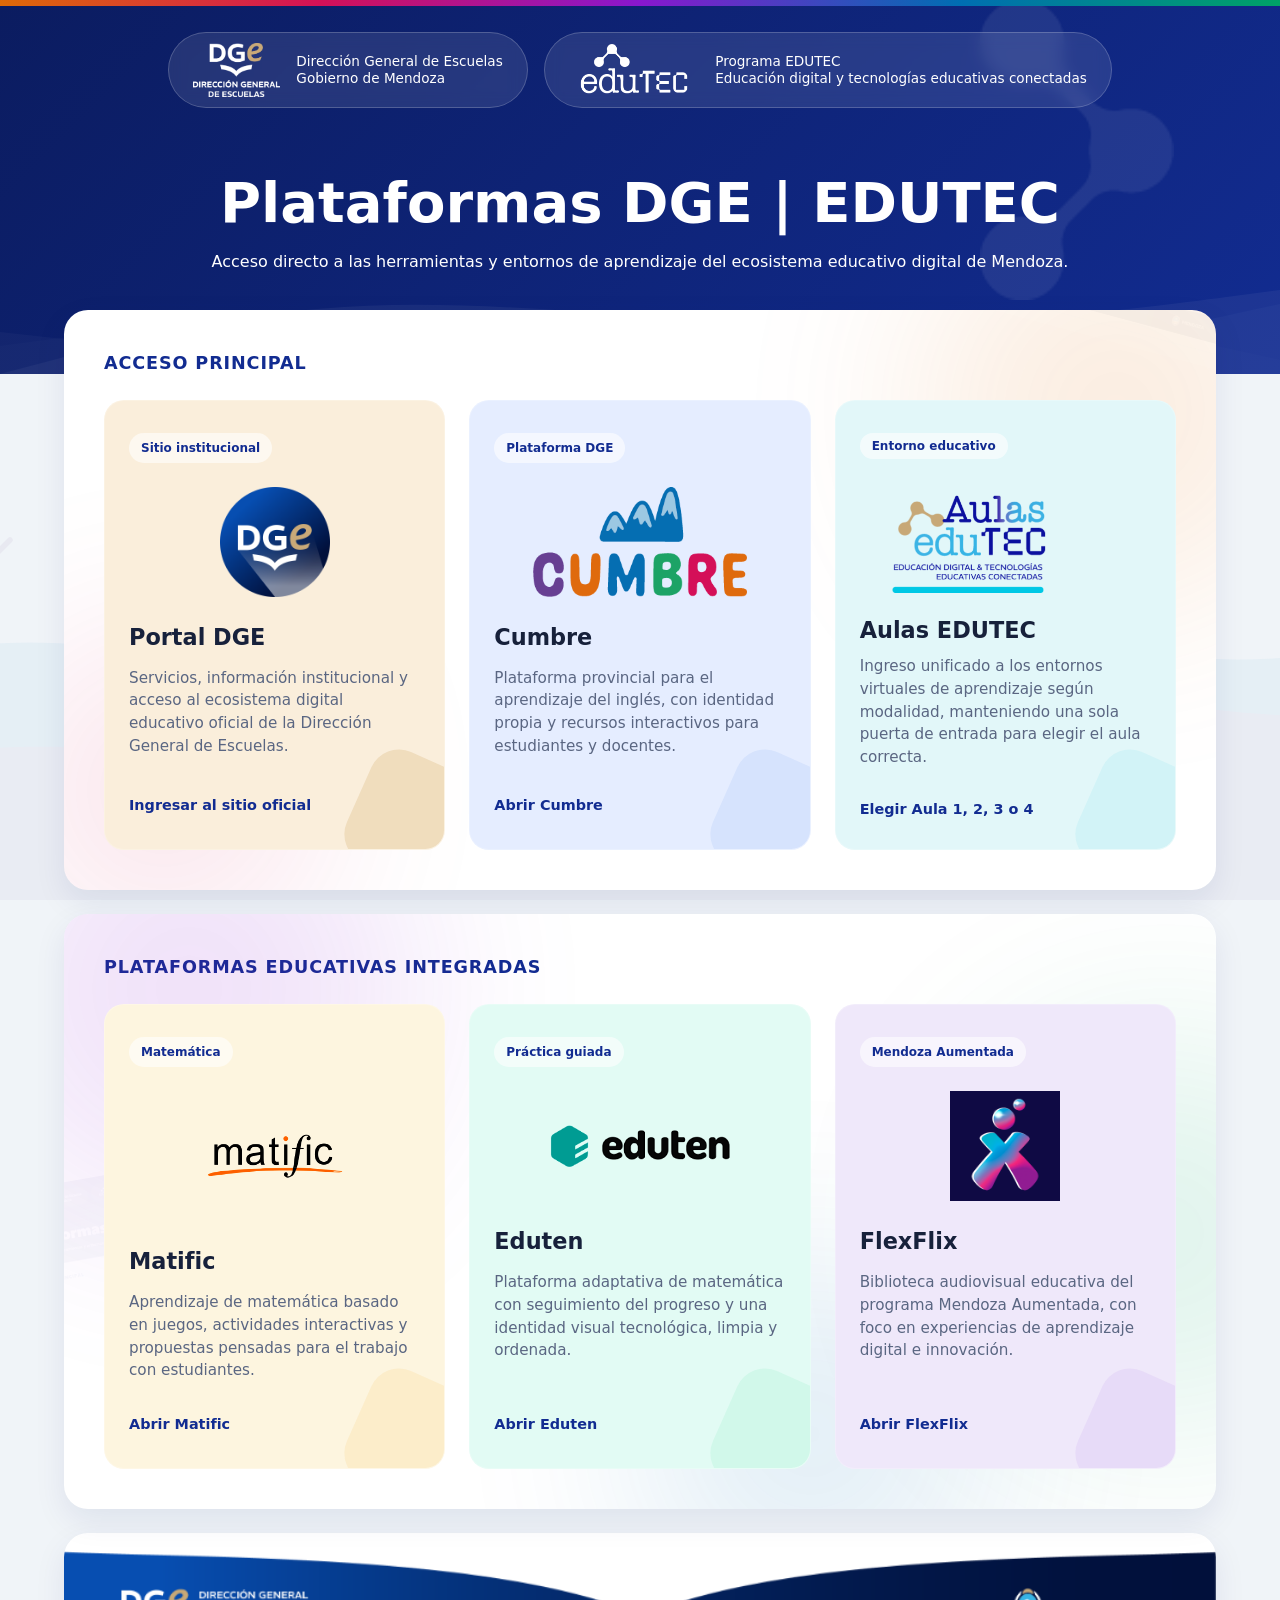
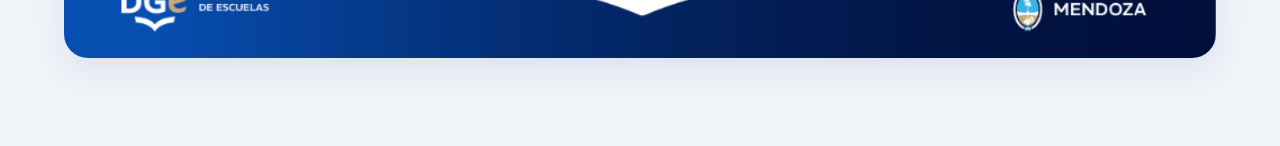
==== index.html @ ce73c025 "Add files via upload" ====
<!DOCTYPE html>
<html lang="es">

<head>
    <meta charset="UTF-8">
    <meta name="viewport" content="width=device-width, initial-scale=1.0">
    <title>Plataformas DGE | EDUTEC</title>
    <link rel="stylesheet" href="css/style.css">
</head>

<body>
    <!-- Background Tech Watermarks -->
    <div class="tech-watermark watermark-laptop"></div>
    <div class="tech-watermark watermark-signal"></div>
    <div class="tech-watermark watermark-cloud"></div>
    <div class="tech-watermark watermark-code"></div>
    <div class="tech-watermark watermark-backpack"></div>

    <!-- Hero Institucional -->
    <header class="hero">
        <!-- Guiño Edutec: Signature Color Bar -->
        <div class="edutec-palette-bar"></div>

        <div class="hero-bg-molecule"></div>
        <div class="hero-bg-mountains"></div>

        <div class="container hero-container">
            <div class="hero-header">
                <div class="hero-logos">
                    <!-- Pill Logo DGE -->
                    <div class="hero-logo-box">
                        <img src="img/dge-white-fixed-1.png" alt="DGE" class="logo-image"
                            onerror="this.src=''; this.alt='DGE';">
                        <div class="logo-text">Dirección General de Escuelas<br>Gobierno de Mendoza</div>
                    </div>
                    <!-- Pill Logo EDUTEC -->
                    <div class="hero-logo-box">
                        <img src="img/edutec-header.png" alt="EDUTEC" class="logo-image"
                            onerror="this.src=''; this.alt='EDUTEC';">
                        <div class="logo-text">Programa EDUTEC<br>Educación digital y tecnologías educativas conectadas
                        </div>
                    </div>
                </div>
            </div>

            <div class="hero-content">
                <h1 class="hero-title">Plataformas DGE | EDUTEC</h1>
                <p class="hero-description">
                    Acceso directo a las herramientas y entornos de aprendizaje del ecosistema educativo digital de
                    Mendoza.
                </p>


            </div>
        </div>
    </header>

    <main class="container main-content" id="accesos">

        <!-- Acceso Principal (Gobierno de Mendoza) -->
        <section class="section-panel">
            <div class="edutec-node node-orange"></div>
            <div class="edutec-node node-pink"></div>
            <div class="watermark-tech-1"></div>
            <h2 class="section-title">ACCESO PRINCIPAL</h2>
            <div class="cards-grid">

                <!-- Portal DGE -->
                <a href="https://www.mendoza.edu.ar/" class="card card-portal" target="_blank"
                    rel="noopener noreferrer">
                    <div class="card-badge">Sitio institucional</div>
                    <img src="img/portal-dge.png" alt="Portal DGE" class="card-logo"
                        onerror="this.src=''; this.alt='Portal DGE';">
                    <h3>Portal DGE</h3>
                    <p>Servicios, información institucional y acceso al ecosistema digital educativo oficial de la
                        Dirección General de Escuelas.</p>
                    <div class="card-link">Ingresar al sitio oficial</div>
                </a>

                <!-- Cumbre -->
                <a href="https://cumbre.mendoza.edu.ar/" class="card card-cumbre" target="_blank"
                    rel="noopener noreferrer">
                    <div class="card-badge">Plataforma DGE</div>
                    <img src="img/cumbre.png" alt="Cumbre" class="card-logo" onerror="this.src=''; this.alt='Cumbre';">
                    <h3>Cumbre</h3>
                    <p>Plataforma provincial para el aprendizaje del inglés, con identidad propia y recursos
                        interactivos para estudiantes y docentes.</p>
                    <div class="card-link">Abrir Cumbre</div>
                </a>

                <!-- Aulas EDUTEC -->
                <button type="button" class="card card-aulas" id="btnAulasEdutec">
                    <div class="card-badge">Entorno educativo</div>
                    <img src="img/aulas-edutec.png" alt="Aulas EDUTEC" class="card-logo"
                        onerror="this.src=''; this.alt='Aulas EDUTEC';">
                    <h3>Aulas EDUTEC</h3>
                    <p>Ingreso unificado a los entornos virtuales de aprendizaje según modalidad, manteniendo una sola
                        puerta de entrada para elegir el aula correcta.</p>
                    <div class="card-link">Elegir Aula 1, 2, 3 o 4</div>
                </button>

            </div>
        </section>

        <!-- Plataformas Educativas Integradas -->
        <section class="section-panel">
            <div class="edutec-node node-purple"></div>
            <div class="edutec-node node-blue"></div>
            <div class="edutec-node node-green"></div>
            <div class="watermark-tech-2"></div>
            <h2 class="section-title">PLATAFORMAS EDUCATIVAS INTEGRADAS</h2>
            <div class="cards-grid">

                <!-- Matific -->
                <a href="https://www.matific.com/ar/es-ar/home/" class="card card-matific" target="_blank"
                    rel="noopener noreferrer">
                    <div class="card-badge">Matemática</div>
                    <img src="img/matific.png" alt="Matific" class="card-logo"
                        onerror="this.src=''; this.alt='Matific';">
                    <h3>Matific</h3>
                    <p>Aprendizaje de matemática basado en juegos, actividades interactivas y propuestas pensadas para
                        el trabajo con estudiantes.</p>
                    <div class="card-link">Abrir Matific</div>
                </a>

                <!-- Eduten -->
                <a href="https://eduten.com/" class="card card-eduten" target="_blank" rel="noopener noreferrer">
                    <div class="card-badge">Práctica guiada</div>
                    <img src="img/eduten.png" alt="Eduten" class="card-logo" onerror="this.src=''; this.alt='Eduten';">
                    <h3>Eduten</h3>
                    <p>Plataforma adaptativa de matemática con seguimiento del progreso y una identidad visual
                        tecnológica, limpia y ordenada.</p>
                    <div class="card-link">Abrir Eduten</div>
                </a>

                <!-- FlexFlix -->
                <a href="https://www.flexflix.ai/" class="card card-flexflix" target="_blank" rel="noopener noreferrer">
                    <div class="card-badge">Mendoza Aumentada</div>
                    <img src="img/flexflix.png" alt="FlexFlix" class="card-logo"
                        onerror="this.src=''; this.alt='FlexFlix';">
                    <h3>FlexFlix</h3>
                    <p>Biblioteca audiovisual educativa del programa Mendoza Aumentada, con foco en experiencias de
                        aprendizaje digital e innovación.</p>
                    <div class="card-link">Abrir FlexFlix</div>
                </a>

            </div>
        </section>

        <!-- Pie Institucional -->
        <footer class="footer-panel">
            <img src="img/footer-banner-final.png" alt="Dirección General de Escuelas · Gobierno de Mendoza"
                class="footer-banner">
        </footer>

    </main>

    <!-- Modal Aulas EDUTEC -->
    <div class="modal-overlay" id="modalAulas" aria-hidden="true" role="dialog" aria-labelledby="modalTitle">
        <div class="modal-content">
            <button class="modal-close" id="btnCloseModal" aria-label="Cerrar ventana">
                <svg viewBox="0 0 24 24" fill="none" stroke="currentColor" stroke-width="2.5" stroke-linecap="round"
                    stroke-linejoin="round">
                    <line x1="18" y1="6" x2="6" y2="18"></line>
                    <line x1="6" y1="6" x2="18" y2="18"></line>
                </svg>
            </button>
            <div class="modal-header">
                <h3 id="modalTitle">Seleccionar Aula Virtual</h3>
                <p>Elegí el aula correspondiente según la modalidad.</p>
            </div>
            <div class="modal-body">
                <a href="https://escueladigital1.mendoza.edu.ar/" class="modal-link" target="_blank"
                    rel="noopener noreferrer">Aula 1</a>
                <a href="https://aulasedutec2.mendoza.edu.ar/" class="modal-link" target="_blank"
                    rel="noopener noreferrer">Aula 2</a>
                <a href="https://escueladigital3.mendoza.edu.ar/" class="modal-link" target="_blank"
                    rel="noopener noreferrer">Aula 3</a>
                <a href="https://escueladigital4.mendoza.edu.ar/" class="modal-link" target="_blank"
                    rel="noopener noreferrer">Aula 4</a>
            </div>
        </div>
    </div>

    <!-- Scripts -->
    <!-- Custom Cursor & Spotlight Effect -->
    <div class="cursor-dot" id="cursorDot"></div>
    <div class="cursor-outline" id="cursorOutline"></div>
    <div class="cursor-glow" id="cursorGlow"></div>

    <script src="js/app.js"></script>
</body>

</html>
---- css/style.css ----
/* =========================================
   Variables Globales y Configuración Base
   ========================================= */
:root {
    /* Identidad Corporativa */
    --dge-blue: #122c91;
    --dge-blue-dark: #0b1c60;
    --edutec-gold: #ceaa71;
    --edutec-gold-hover: #dfbc83;

    /* Superficies de Tarjetas */
    --card-portal-bg: #faeedb;
    --card-cumbre-bg: #e5edff;
    --card-aulas-bg: #e2f7f9;
    --card-matific-bg: #fdf5df;
    --card-eduten-bg: #e2fbf4;
    --card-flexflix-bg: #efe8fa;

    /* Decoraciones Tarjetas */
    --dec-portal: #cfa864;
    --dec-cumbre: #a8c1f7;
    --dec-aulas: #a1e8f0;
    --dec-matific: #f5d38a;
    --dec-eduten: #9deecc;
    --dec-flexflix: #cdb2f0;

    /* General */
    --bg-main: #f0f4f8;
    --surface: #ffffff;
    --text-primary: #17213b;
    --text-secondary: #5a6682;
    --text-link: #122c91;

    --shadow-panel: 0 12px 32px rgba(11, 28, 96, 0.08);
    --shadow-card: 0 6px 16px rgba(11, 28, 96, 0.06);
    --shadow-hover: 0 16px 24px rgba(11, 28, 96, 0.12);

    --radius-panel: 24px;
    --radius-card: 20px;
}

* {
    box-sizing: border-box;
    margin: 0;
    padding: 0;
}

html {
    scroll-behavior: smooth;
}

body {
    font-family: system-ui, -apple-system, BlinkMacSystemFont, "Segoe UI", Roboto, "Helvetica Neue", Arial, sans-serif;
    background-color: var(--bg-main);
    background-image: url('../img/cumbre-bg.svg');
    background-size: cover;
    background-position: center bottom;
    background-attachment: fixed;
    color: var(--text-primary);
    line-height: 1.5;
    -webkit-font-smoothing: antialiased;
}

a {
    text-decoration: none;
    color: inherit;
}

button {
    font-family: inherit;
    border: none;
    background: none;
    cursor: pointer;
    text-align: left;
}

.container {
    max-width: 1200px;
    margin: 0 auto;
    padding: 0 24px;
    width: 100%;
}

@media (min-width: 1600px) {
    .container {
        max-width: 1400px;
    }
}

@media (min-width: 2500px) {
    .container {
        max-width: 1800px;
    }
}

/* =========================================
   HERO INSTITUCIONAL
   ========================================= */
.edutec-palette-bar {
    position: absolute;
    top: 0;
    left: 0;
    width: 100%;
    height: 6px;
    background: linear-gradient(to right, #DF6A07, #D41157, #8917CE, #006EB2, #00A366);
    z-index: 100;
}

.hero {
    position: relative;
    background: linear-gradient(135deg, var(--dge-blue-dark) 0%, var(--dge-blue) 100%);
    color: #ffffff;
    padding: 32px 0 100px;
    overflow: hidden;
}

.hero-bg-molecule {
    position: absolute;
    top: 0;
    /* Changed from -40px */
    right: 0;
    /* Changed from -40px */
    width: 300px;
    height: 300px;
    background-image: url('../img/edutec-icon-white.png');
    background-size: contain;
    background-repeat: no-repeat;
    opacity: 0.08;
    pointer-events: none;
    z-index: 1;
}

/* Montañas mendocinas */
.hero-bg-mountains {
    position: absolute;
    bottom: 0;
    left: 0;
    width: 100%;
    height: 140px;
    background-image: url('../img/background-mountains.svg');
    background-size: cover;
    background-position: center bottom;
    background-repeat: no-repeat;
    opacity: 0.2;
    pointer-events: none;
}

.hero-header {
    display: flex;
    justify-content: center;
    /* Balanced */
    align-items: center;
    gap: 32px;
    margin-bottom: 64px;
    flex-wrap: wrap;
    position: relative;
    z-index: 2;
}

.hero-logos {
    display: flex;
    gap: 16px;
    flex-wrap: wrap;
}

.hero-logo-box {
    display: flex;
    align-items: center;
    gap: 16px;
    background: rgba(255, 255, 255, 0.1);
    border: 1px solid rgba(255, 255, 255, 0.2);
    border-radius: 999px;
    padding: 10px 24px;
    backdrop-filter: blur(8px);
}

.hero-logo-box .logo-image {
    height: 54px;
    width: auto;
    object-fit: contain;
}

.hero-logo-box .logo-text {
    font-size: 0.85rem;
    line-height: 1.25;
    font-weight: 500;
}

.hero-content {
    position: relative;
    z-index: 2;
    text-align: center;
    /* Center for balance */
    margin: 0 auto;
}

.hero-title {
    font-size: 3.5rem;
    font-weight: 800;
    line-height: 1.1;
    margin: 0 auto 16px;
    max-width: 900px;
}

.hero-subtitle {
    font-size: 1.15rem;
    max-width: 700px;
    margin: 0 auto 32px;
    color: rgba(255, 255, 255, 0.9);
    line-height: 1.5;
}

.hero-actions {
    display: flex;
    justify-content: center;
    /* Center actions */
    gap: 16px;
    flex-wrap: wrap;
}

.btn {
    display: inline-flex;
    align-items: center;
    justify-content: center;
    padding: 14px 28px;
    border-radius: 12px;
    font-weight: 700;
    font-size: 1rem;
    transition: all 0.2s;
}

.btn-primary {
    background-color: var(--edutec-gold);
    color: var(--text-primary);
    box-shadow: 0 4px 12px rgba(206, 170, 113, 0.3);
}

.btn-primary:hover {
    background-color: var(--edutec-gold-hover);
    transform: translateY(-2px);
    box-shadow: 0 6px 16px rgba(206, 170, 113, 0.4);
}

.btn-secondary {
    background-color: rgba(255, 255, 255, 0.15);
    color: #ffffff;
    border: 1px solid rgba(255, 255, 255, 0.3);
    backdrop-filter: blur(4px);
}

.btn-secondary:hover {
    background-color: rgba(255, 255, 255, 0.25);
    border-color: #ffffff;
}

/* =========================================
   CONTENIDO PRINCIPAL (Paneles Blancos)
   ========================================= */
.main-content {
    margin-top: -64px;
    position: relative;
    z-index: 10;
    padding-bottom: 64px;
}

.section-panel {
    background-color: var(--surface);
    border-radius: var(--radius-panel);
    padding: 40px;
    box-shadow: var(--shadow-panel);
    margin-bottom: 24px;
    position: relative;
    overflow: hidden;
}

/* Nodos Luminosos EDUTEC (Watermarks) */
.edutec-node {
    position: absolute;
    border-radius: 50%;
    filter: blur(100px);
    opacity: 0.12;
    /* Brillo sutil */
    pointer-events: none;
    z-index: 0;
}

.node-orange {
    background-color: #DF6A07;
    width: 400px;
    height: 400px;
    top: -100px;
    right: -100px;
}

.node-pink {
    background-color: #D41157;
    width: 300px;
    height: 300px;
    bottom: -50px;
    left: -50px;
}

.node-purple {
    background-color: #8917CE;
    width: 450px;
    height: 450px;
    top: -150px;
    left: -100px;
}

.node-blue {
    background-color: #006EB2;
    width: 350px;
    height: 350px;
    bottom: -100px;
    right: 20%;
}

.node-green {
    background-color: #00A366;
    width: 400px;
    height: 400px;
    top: 20%;
    right: -150px;
}

.watermark-tech-1,
.watermark-tech-2 {
    position: absolute;
    width: 400px;
    height: 400px;
    background-size: contain;
    background-repeat: no-repeat;
    opacity: 0.03;
    /* Very subtle */
    pointer-events: none;
    z-index: 0;
}

.watermark-tech-1 {
    top: -50px;
    right: -50px;
    background-image: url('../img/watermark-tech-1.png');
    transform: rotate(15deg);
}

.watermark-tech-2 {
    bottom: -50px;
    left: -50px;
    background-image: url('../img/watermark-tech-2.png');
    transform: rotate(-10deg);
}

/* Nuevas Marcas de Agua (Trazos Tech) - Cumbre Palette */
.tech-watermark {
    position: fixed;
    /* Fixed for ultra-wide / zoom-out stability */
    width: 150px;
    height: 150px;
    opacity: 0.25;
    /* Increased for visibility */
    pointer-events: none;
    z-index: 0;
    /* Move above body background but behind sections if necessary */
    -webkit-mask-repeat: no-repeat;
    mask-repeat: no-repeat;
    -webkit-mask-size: contain;
    mask-size: contain;
}

.watermark-laptop {
    top: 15%;
    left: 8%;
    background-color: #DF6A07;
    -webkit-mask-image: url('../img/icon-laptop.svg');
    mask-image: url('../img/icon-laptop.svg');
    transform: rotate(-10deg);
}

.watermark-signal {
    top: 35%;
    right: 12%;
    background-color: #006EB2;
    -webkit-mask-image: url('../img/icon-signal.svg');
    mask-image: url('../img/icon-signal.svg');
    transform: rotate(15deg);
}

.watermark-cloud {
    bottom: 25%;
    left: 15%;
    background-color: #D41157;
    -webkit-mask-image: url('../img/icon-cloud.svg');
    mask-image: url('../img/icon-cloud.svg');
    transform: rotate(-5deg);
}

.watermark-code {
    top: 65%;
    left: 80%;
    background-color: #00A366;
    -webkit-mask-image: url('../img/icon-code-trace.svg');
    mask-image: url('../img/icon-code-trace.svg');
    transform: rotate(25deg);
}

.watermark-backpack {
    bottom: 10%;
    right: 5%;
    background-color: #8917CE;
    -webkit-mask-image: url('../img/icon-backpack.svg');
    mask-image: url('../img/icon-backpack.svg');
    transform: rotate(-20deg);
}

.section-title {
    font-size: 1.1rem;
    font-weight: 800;
    color: var(--dge-blue);
    text-transform: uppercase;
    letter-spacing: 0.05em;
    margin-bottom: 24px;
}

.cards-grid {
    display: grid;
    grid-template-columns: repeat(auto-fit, minmax(280px, 1fr));
    gap: 24px;
}

/* =========================================
   TARJETAS
   ========================================= */
.card {
    display: flex;
    flex-direction: column;
    padding: 32px 24px;
    border-radius: var(--radius-card);
    transition: transform 0.4s cubic-bezier(0.165, 0.84, 0.44, 1), box-shadow 0.4s ease;
    position: relative;
    overflow: hidden;
    text-decoration: none;
    color: var(--text-primary);

    /* Glassmorphism Effect */
    backdrop-filter: blur(8px);
    -webkit-backdrop-filter: blur(8px);
    border: 1px solid rgba(255, 255, 255, 0.2);

    /* Reveal Animation entry */
    opacity: 0;
    transform: translateY(20px);
    animation: revealUp 0.8s cubic-bezier(0.165, 0.84, 0.44, 1) forwards;
}

.card:nth-child(1) {
    animation-delay: 0.1s;
}

.card:nth-child(2) {
    animation-delay: 0.2s;
}

.card:nth-child(3) {
    animation-delay: 0.3s;
}

.card:hover {
    transform: translateY(-8px) scale(1.02);
    box-shadow: 0 20px 40px rgba(0, 0, 0, 0.12);
}

/* Decoración geométrica restaurada */
.card::after {
    content: '';
    position: absolute;
    bottom: -30px;
    right: -30px;
    width: 120px;
    height: 120px;
    border-radius: 30px;
    transform: rotate(24deg);
    opacity: 0.25;
    transition: transform 0.4s ease;
    z-index: 1;
    /* Above the Glass background but below content if necessary */
}

.card:hover::after {
    transform: rotate(15deg) scale(1.2);
    opacity: 0.4;
}

/* Animations Reveal */
@keyframes revealUp {
    from {
        opacity: 0;
        transform: translateY(30px);
    }

    to {
        opacity: 1;
        transform: translateY(0);
    }
}

@keyframes fadeInScale {
    from {
        opacity: 0;
        transform: scale(0.95);
    }

    to {
        opacity: 1;
        transform: scale(1);
    }
}

.hero-content {
    position: relative;
    z-index: 2;
    text-align: center;
    /* Center for balance */
    margin: 0 auto;
    animation: fadeInScale 1s ease-out;
}

.card:hover::after {
    transform: rotate(15deg) scale(1.1);
}

.card-badge {
    align-self: flex-start;
    font-size: 0.75rem;
    font-weight: 700;
    color: var(--dge-blue);
    background: rgba(255, 255, 255, 0.6);
    padding: 6px 12px;
    border-radius: 999px;
    margin-bottom: 24px;
    position: relative;
    z-index: 2;
}

.card-logo {
    height: 110px;
    /* Increased from 80px */
    width: auto;
    max-width: 100%;
    object-fit: contain;
    margin-bottom: 24px;
    display: block;
    position: relative;
    z-index: 2;
    transition: transform 0.3s;
}

.card h3 {
    font-size: 1.4rem;
    font-weight: 800;
    margin-bottom: 12px;
    position: relative;
    z-index: 2;
}

.card p {
    font-size: 0.95rem;
    color: var(--text-secondary);
    line-height: 1.5;
    margin-bottom: 32px;
    flex-grow: 1;
    position: relative;
    z-index: 2;
}

.card-link {
    font-size: 0.9rem;
    font-weight: 800;
    color: var(--text-link);
    display: inline-flex;
    position: relative;
    z-index: 2;
}

/* Asignación de colores por plataforma */
.card-portal {
    background-color: var(--card-portal-bg);
}

.card-portal::after {
    background-color: var(--dec-portal);
}

.card-cumbre {
    background-color: var(--card-cumbre-bg);
}

.card-cumbre::after {
    background-color: var(--dec-cumbre);
}

.card-aulas {
    background-color: var(--card-aulas-bg);
}

.card-aulas::after {
    background-color: var(--dec-aulas);
}

.card-matific {
    background-color: var(--card-matific-bg);
}

.card-matific::after {
    background-color: var(--dec-matific);
}

.card-matific .card-logo,
.card-eduten .card-logo {
    mix-blend-mode: multiply;
    filter: contrast(1.1);
}

.card-matific .card-logo {
    height: 130px;
    /* Matific logo needs more height presence */
    transform: scale(1.15);
}

.card-eduten {
    background-color: var(--card-eduten-bg);
}

.card-eduten::after {
    background-color: var(--dec-eduten);
}

.card-flexflix {
    background-color: var(--card-flexflix-bg);
}

.card-flexflix::after {
    background-color: var(--dec-flexflix);
}

/* =========================================
   PIE DE PÁGINA (Footer Panel)
   ========================================= */
.footer-panel {
    background-color: var(--surface);
    border-radius: var(--radius-panel);
    box-shadow: var(--shadow-panel);
    display: flex;
    overflow: hidden;
    /* Encapsulate the image within the border radius */
    margin-bottom: 24px;
}

.footer-banner {
    width: 100%;
    height: auto;
    display: block;
    object-fit: cover;
}

/* =========================================
   MODAL AULAS EDUTEC
   ========================================= */
.modal-overlay {
    position: fixed;
    top: 0;
    left: 0;
    width: 100vw;
    height: 100vh;
    background-color: rgba(11, 28, 96, 0.5);
    backdrop-filter: blur(4px);
    z-index: 100;
    display: flex;
    justify-content: center;
    align-items: center;
    padding: 24px;
    opacity: 0;
    visibility: hidden;
    transition: opacity 0.3s ease, visibility 0.3s;
}

.modal-overlay.active {
    opacity: 1;
    visibility: visible;
}

.modal-content {
    background-color: var(--surface);
    background-image: url('../img/edutec-icon-blue.png');
    background-size: 200px;
    background-repeat: no-repeat;
    background-position: -50px -50px;
    /* Soft watermark appearance */
    background-blend-mode: screen;
    border-radius: var(--radius-panel);
    width: 100%;
    max-width: 480px;
    box-shadow: 0 24px 48px rgba(0, 0, 0, 0.2);
    position: relative;
    transform: translateY(20px) scale(0.95);
    transition: transform 0.3s cubic-bezier(0.175, 0.885, 0.32, 1.275);
    overflow: hidden;
    /* Ensure watermark doesn't spill out */
}

/* Ensure modal contents sit above the watermark */
.modal-content>* {
    position: relative;
    z-index: 2;
}

/* Watermark overlay to reduce opacity */
.modal-content::before {
    content: '';
    position: absolute;
    top: 0;
    left: 0;
    right: 0;
    bottom: 0;
    background: rgba(255, 255, 255, 0.94);
    pointer-events: none;
    z-index: 1;
}

.modal-overlay.active .modal-content {
    transform: translateY(0) scale(1);
}

.modal-header {
    padding: 32px 32px 24px;
}

.modal-header h3 {
    color: var(--dge-blue);
    font-size: 1.5rem;
    font-weight: 800;
    margin-bottom: 8px;
}

.modal-header p {
    color: var(--text-secondary);
    font-size: 0.95rem;
}

.modal-close {
    position: absolute;
    top: 20px;
    right: 20px;
    width: 44px;
    /* Larger hit area */
    height: 44px;
    border-radius: 50%;
    background-color: var(--bg-main);
    color: var(--text-secondary);
    display: flex;
    justify-content: center;
    align-items: center;
    transition: background-color 0.2s, color 0.2s;
    z-index: 10;
    /* Ensure on top */
    cursor: pointer;
}

.modal-close:hover {
    background-color: #e2e8f0;
    color: var(--text-primary);
}

.modal-close svg {
    width: 20px;
    height: 20px;
}

.modal-body {
    padding: 0 32px 32px;
    display: grid;
    grid-template-columns: 1fr 1fr;
    gap: 16px;
}

.modal-link {
    display: flex;
    align-items: center;
    justify-content: center;
    padding: 16px;
    background-color: var(--dge-blue);
    color: #ffffff;
    border-radius: 12px;
    font-weight: 700;
    transition: all 0.2s;
}

.modal-link:hover {
    background-color: var(--dge-blue-dark);
    transform: translateY(-2px);
    box-shadow: 0 4px 12px rgba(11, 28, 96, 0.3);
}

/* =========================================
   RESPONSIVO
   ========================================= */
@media (max-width: 992px) {
    .hero-title {
        font-size: 2.8rem;
    }
}

@media (max-width: 768px) {
    .hero-header {
        flex-direction: column;
        align-items: flex-start;
    }

    .hero-logos {
        flex-direction: column;
    }

    .hero-title {
        font-size: 2.2rem;
    }

    .section-panel {
        padding: 24px;
    }

    .footer-panel {
        flex-direction: column;
        text-align: center;
    }
}

@media (max-width: 480px) {
    .modal-body {
        grid-template-columns: 1fr;
    }
}
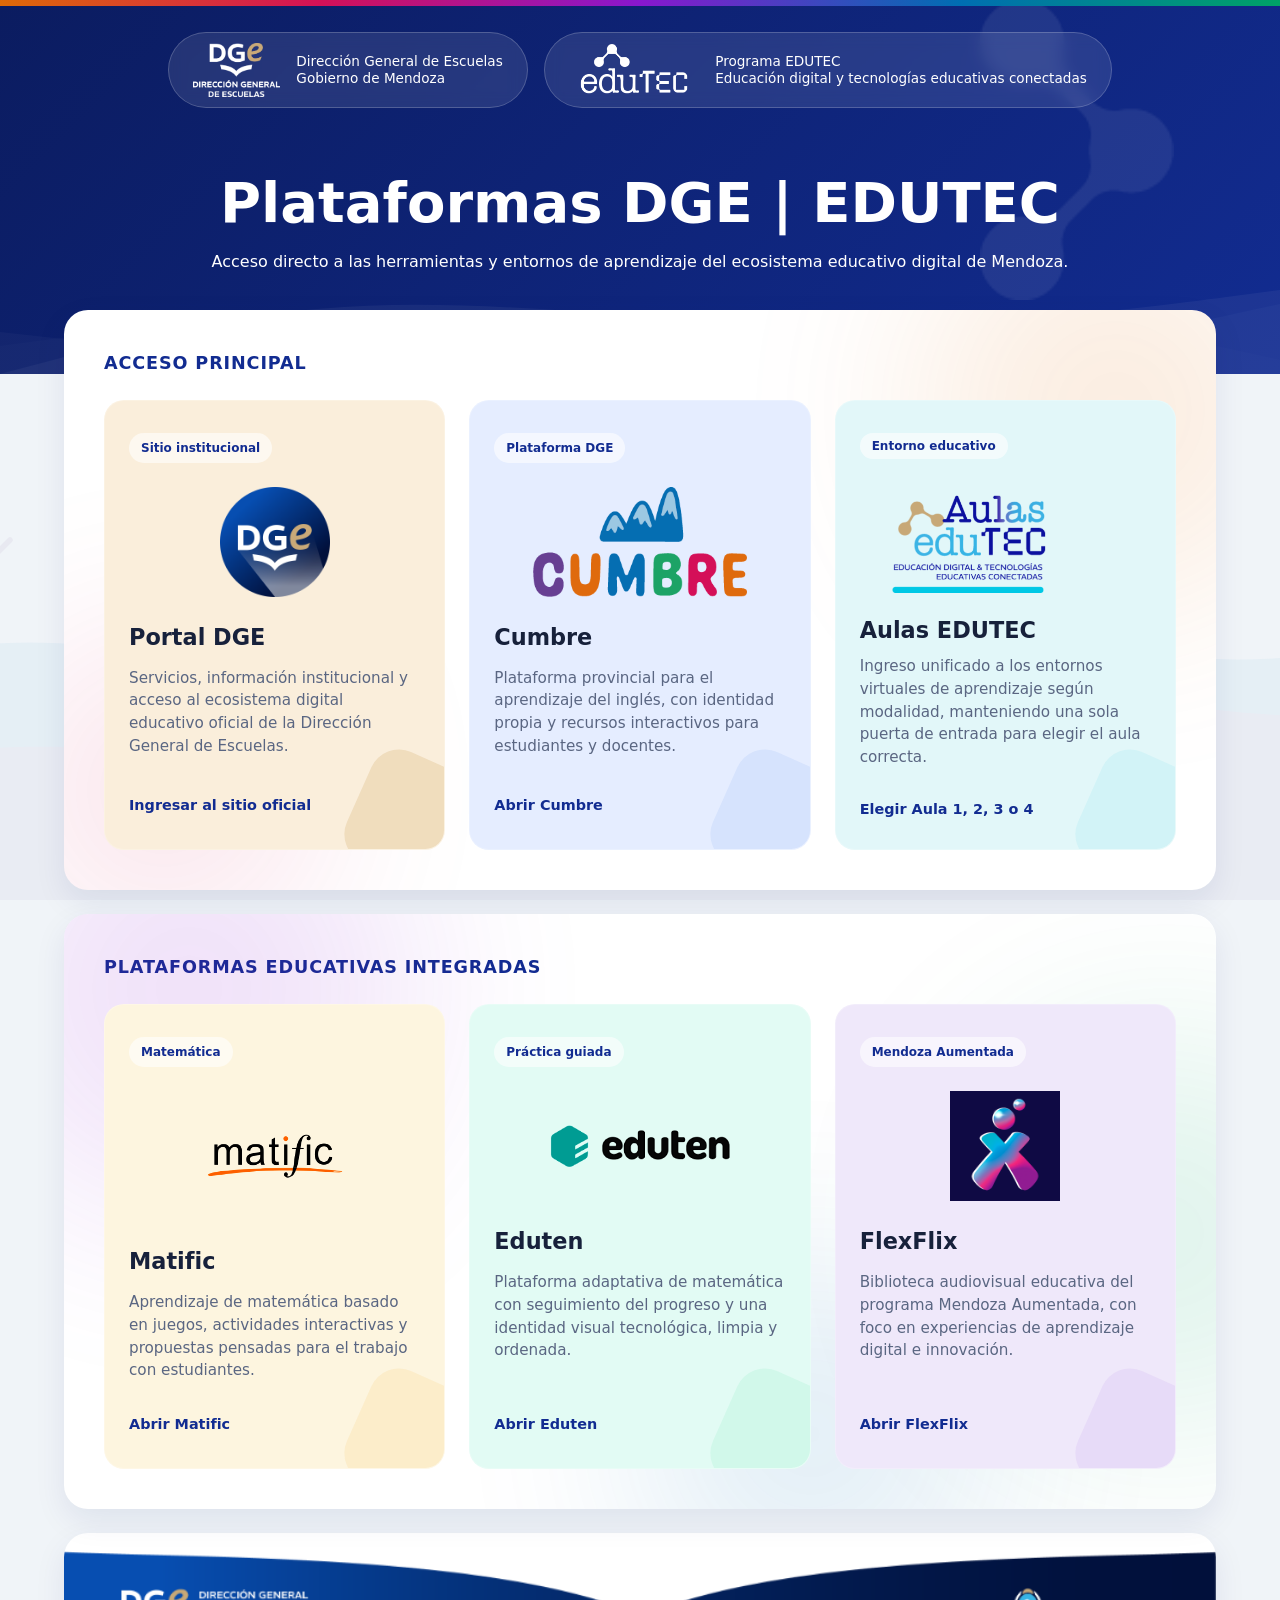
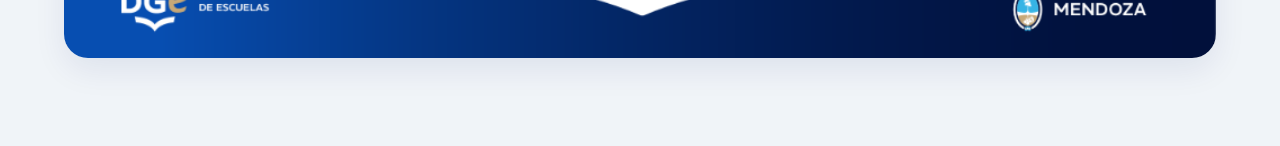
==== commit 5dbf6f73: "Add files via upload" ====
--- a/index.html
+++ b/index.html
@@ -9,12 +9,7 @@
 </head>
 
 <body>
-    <!-- Background Tech Watermarks -->
-    <div class="tech-watermark watermark-laptop"></div>
-    <div class="tech-watermark watermark-signal"></div>
-    <div class="tech-watermark watermark-cloud"></div>
-    <div class="tech-watermark watermark-code"></div>
-    <div class="tech-watermark watermark-backpack"></div>
+
 
     <!-- Hero Institucional -->
     <header class="hero">
@@ -61,7 +56,6 @@
         <section class="section-panel">
             <div class="edutec-node node-orange"></div>
             <div class="edutec-node node-pink"></div>
-            <div class="watermark-tech-1"></div>
             <h2 class="section-title">ACCESO PRINCIPAL</h2>
             <div class="cards-grid">
 
@@ -107,7 +101,6 @@
             <div class="edutec-node node-purple"></div>
             <div class="edutec-node node-blue"></div>
             <div class="edutec-node node-green"></div>
-            <div class="watermark-tech-2"></div>
             <h2 class="section-title">PLATAFORMAS EDUCATIVAS INTEGRADAS</h2>
             <div class="cards-grid">
 
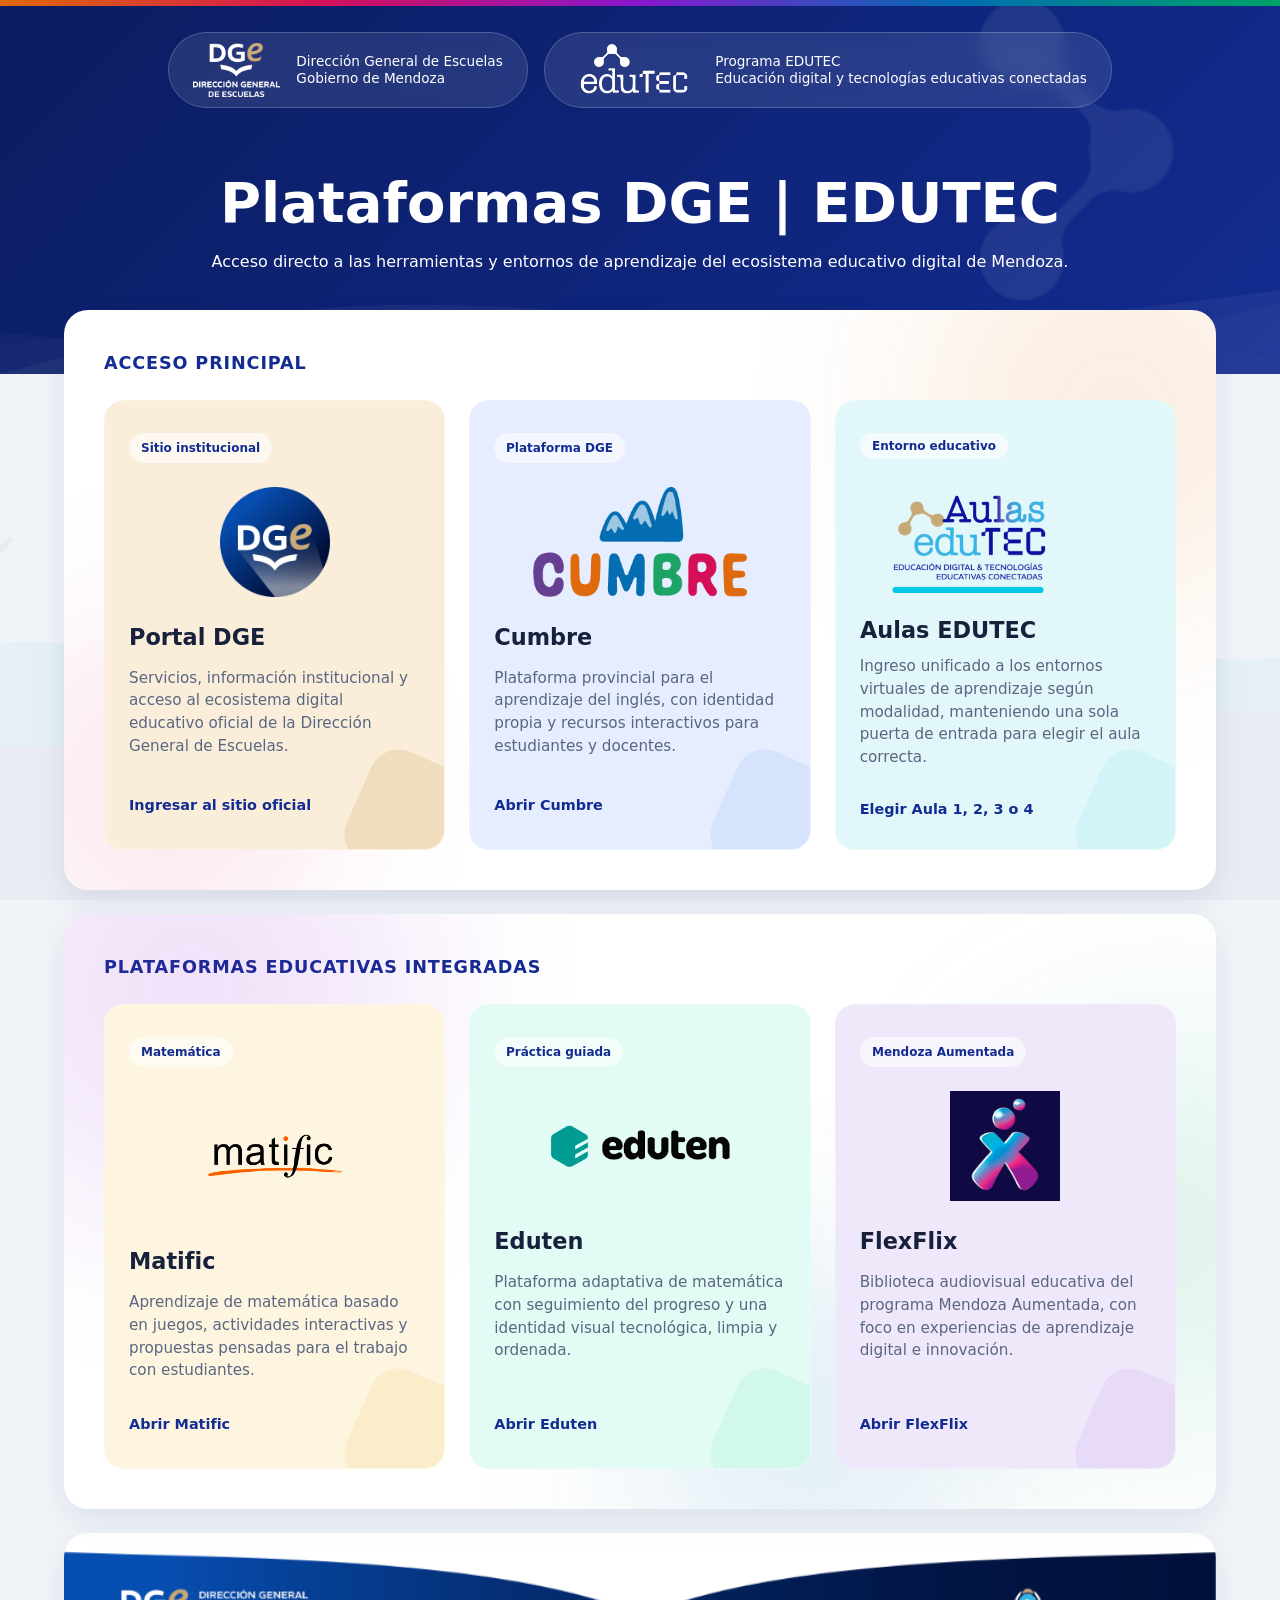
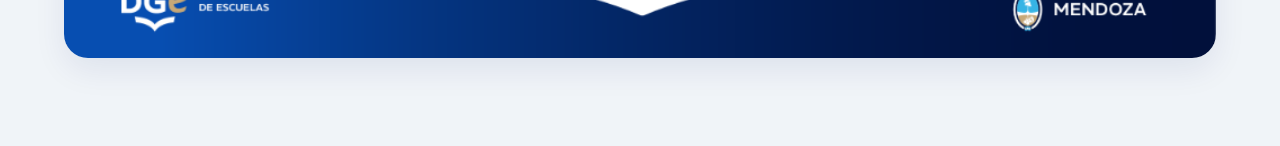
==== commit a32f74a1: "Add files via upload" ====
--- a/index.html
+++ b/index.html
@@ -175,12 +175,6 @@
         </div>
     </div>
 
-    <!-- Scripts -->
-    <!-- Custom Cursor & Spotlight Effect -->
-    <div class="cursor-dot" id="cursorDot"></div>
-    <div class="cursor-outline" id="cursorOutline"></div>
-    <div class="cursor-glow" id="cursorGlow"></div>
-
     <script src="js/app.js"></script>
 </body>
 
--- a/css/style.css
+++ b/css/style.css
@@ -50,7 +50,7 @@
 }
 
 body {
-    font-family: system-ui, -apple-system, BlinkMacSystemFont, "Segoe UI", Roboto, "Helvetica Neue", Arial, sans-serif;
+    font-family: 'Outfit', system-ui, -apple-system, BlinkMacSystemFont, "Segoe UI", Roboto, "Helvetica Neue", Arial, sans-serif;
     background-color: var(--bg-main);
     background-image: url('../img/cumbre-bg.svg');
     background-size: cover;
@@ -439,6 +439,7 @@
     transition: transform 0.4s cubic-bezier(0.165, 0.84, 0.44, 1), box-shadow 0.4s ease;
     position: relative;
     overflow: hidden;
+    /* Volver a ocultar para asomo elegante e interno */
     text-decoration: none;
     color: var(--text-primary);
 
@@ -489,6 +490,20 @@
 .card:hover::after {
     transform: rotate(15deg) scale(1.2);
     opacity: 0.4;
+}
+
+/* =========================================
+   ANIMACIONES DE ANIMALES (INYECCIÓN DINÁMICA)
+   ========================================= */
+.card h1,
+.card h2,
+.card h3,
+.card p,
+.card .card-badge,
+.card .card-logo,
+.card .card-link {
+    position: relative;
+    z-index: 10;
 }
 
 /* Animations Reveal */
@@ -838,4 +853,53 @@
     .modal-body {
         grid-template-columns: 1fr;
     }
+}
+
+/* =========================================
+   GUARDA DE ANIMALES CUMBRE
+   ========================================= */
+.animal-guarda {
+    display: flex;
+    justify-content: space-evenly;
+    align-items: flex-end;
+    width: 100%;
+    max-width: 1000px;
+    /* Un poco más cerrado para que no se separen tanto */
+    margin: 40px auto 0;
+    /* Espacio superior respecto a las tarjetas */
+    padding: 0 20px;
+    position: relative;
+    z-index: 10;
+    pointer-events: none;
+    /* No bloquear clics por accidente */
+}
+
+.animal-item {
+    height: 90px;
+    /* Altura uniforme para todos */
+    width: auto;
+    object-fit: contain;
+    filter: drop-shadow(0 4px 6px rgba(0, 0, 0, 0.05));
+    /* Sombreado ligerísimo para que destaquen limpio */
+}
+
+/* =========================================
+   GLOW SPOTLIGHT (Fondo interactivo)
+   ========================================= */
+.cursor-glow {
+    position: fixed;
+    top: 0;
+    left: 0;
+    pointer-events: none;
+    /* VERY IMPORTANT: DO NOT BLOCK CLICKS */
+    width: 400px;
+    height: 400px;
+    background: radial-gradient(circle, rgba(137, 23, 206, 0.15) 0%, rgba(255, 255, 255, 0) 70%);
+    border-radius: 50%;
+    transform: translate(-50%, -50%);
+    z-index: 9999;
+    /* Above cards and background */
+    mix-blend-mode: multiply;
+    transition: background 0.4s ease, opacity 0.3s ease;
+    opacity: 0;
 }
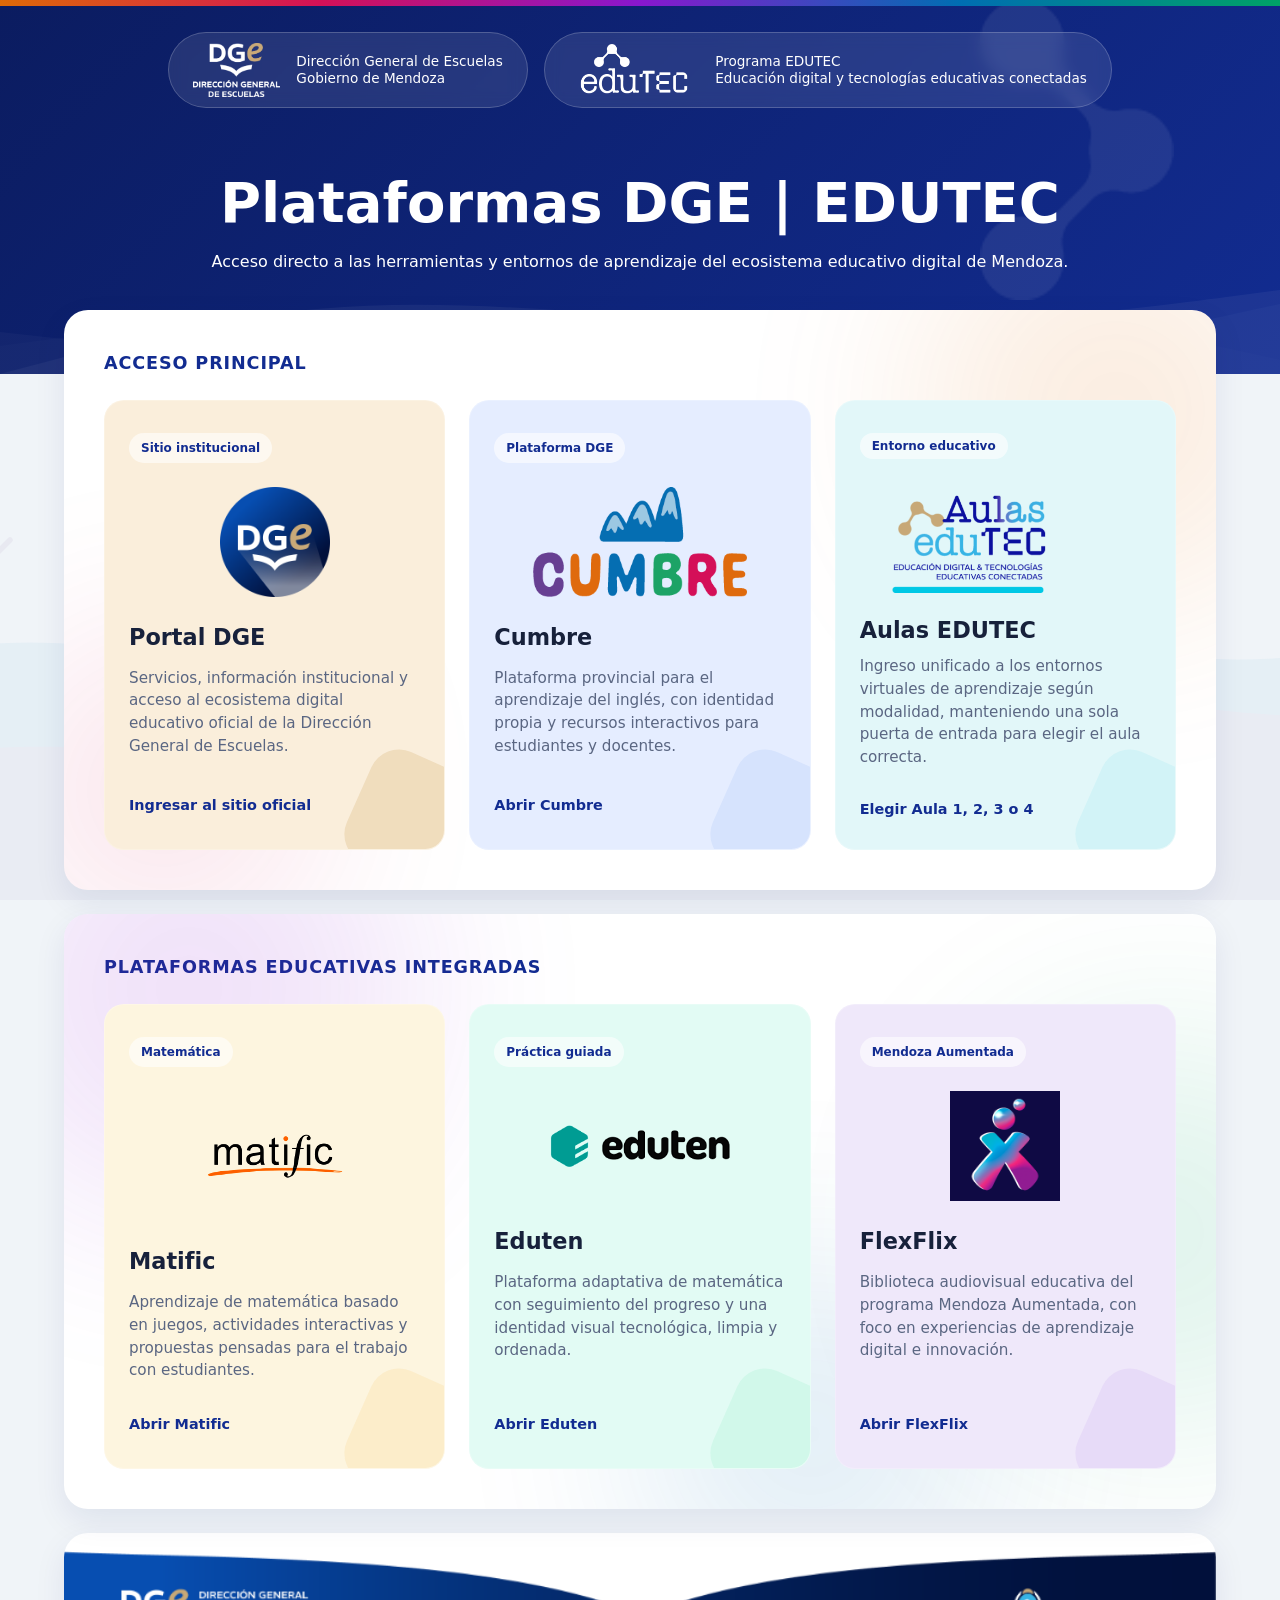
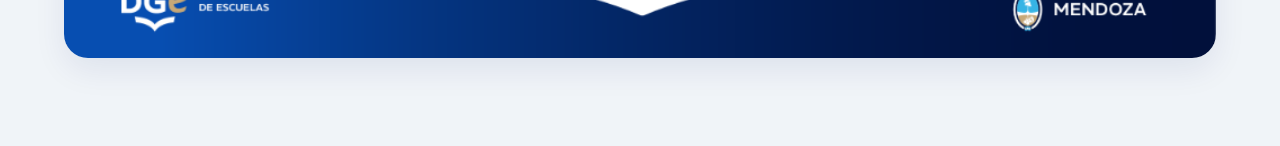
==== commit 435ba820: "Actualizar URLs de Aulas EDUTEC" ====
--- a/index.html
+++ b/index.html
@@ -163,13 +163,13 @@
                 <p>Elegí el aula correspondiente según la modalidad.</p>
             </div>
             <div class="modal-body">
-                <a href="https://escueladigital1.mendoza.edu.ar/" class="modal-link" target="_blank"
+                <a href="https://aulasedutec1.mendoza.edu.ar/" class="modal-link" target="_blank"
                     rel="noopener noreferrer">Aula 1</a>
                 <a href="https://aulasedutec2.mendoza.edu.ar/" class="modal-link" target="_blank"
                     rel="noopener noreferrer">Aula 2</a>
-                <a href="https://escueladigital3.mendoza.edu.ar/" class="modal-link" target="_blank"
+                <a href="https://aulasedutec3.mendoza.edu.ar/" class="modal-link" target="_blank"
                     rel="noopener noreferrer">Aula 3</a>
-                <a href="https://escueladigital4.mendoza.edu.ar/" class="modal-link" target="_blank"
+                <a href="https://aulasedutec4.mendoza.edu.ar/" class="modal-link" target="_blank"
                     rel="noopener noreferrer">Aula 4</a>
             </div>
         </div>
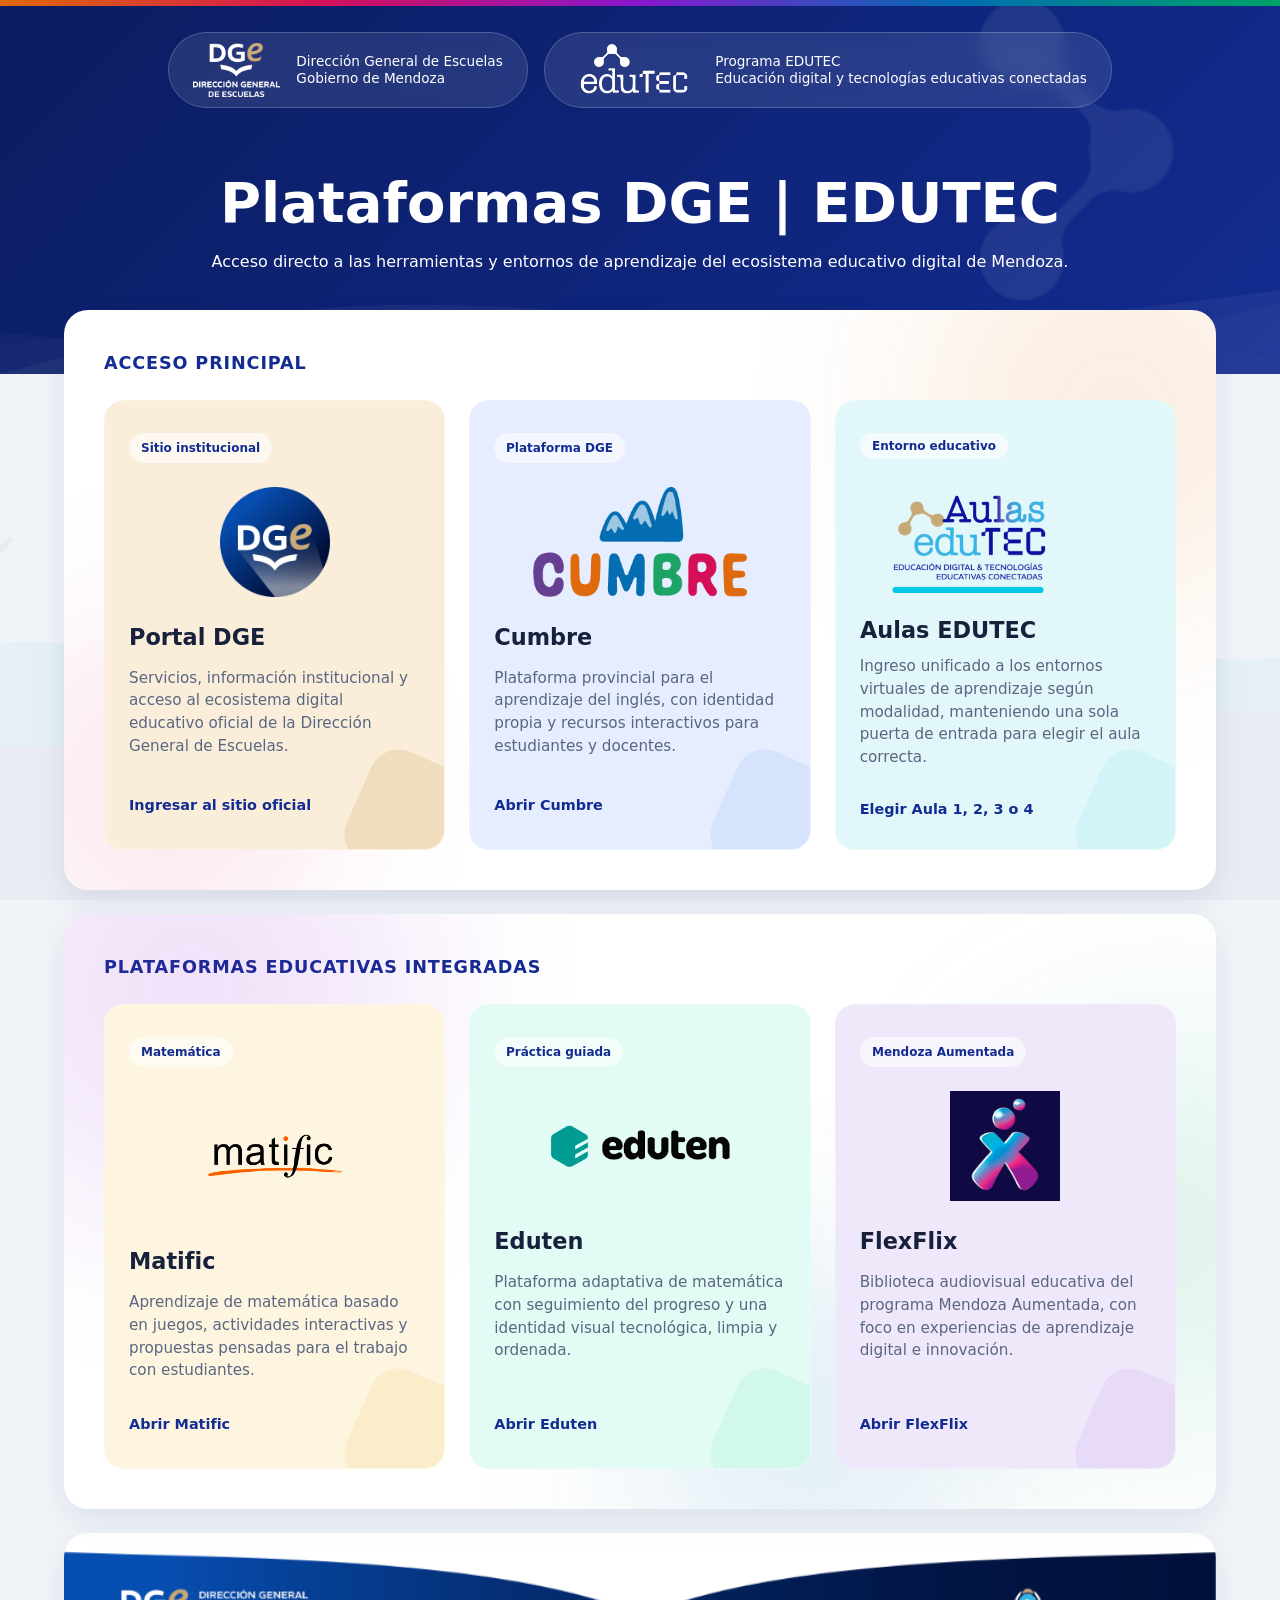
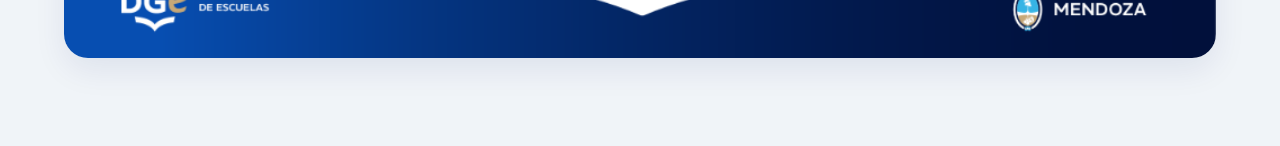
==== commit 3138b316: "Agregar caja de soporte técnico en modal Aulas EDUTEC" ====
--- a/index.html
+++ b/index.html
@@ -172,6 +172,12 @@
                 <a href="https://aulasedutec4.mendoza.edu.ar/" class="modal-link" target="_blank"
                     rel="noopener noreferrer">Aula 4</a>
             </div>
+            <div class="modal-support">
+                <span class="support-dot"></span>
+                <h4>SOPORTE TÉCNICO</h4>
+                <p>Ante cualquier duda técnica</p>
+                <a href="mailto:ayudaaulasedutec@mendoza.edu.ar" class="support-link">ayudaaulasedutec@mendoza.edu.ar</a>
+            </div>
         </div>
     </div>
 
--- a/css/style.css
+++ b/css/style.css
@@ -814,6 +814,59 @@
     background-color: var(--dge-blue-dark);
     transform: translateY(-2px);
     box-shadow: 0 4px 12px rgba(11, 28, 96, 0.3);
+}
+
+.modal-support {
+    margin: 0 32px 32px;
+    padding: 32px 24px 24px;
+    border: 1.5px solid #d0e4f5;
+    border-radius: 20px;
+    text-align: center;
+    background-color: transparent;
+    display: flex;
+    flex-direction: column;
+    align-items: center;
+}
+
+.modal-support .support-dot {
+    display: block;
+    width: 32px;
+    height: 32px;
+    background-color: #000;
+    border-radius: 50%;
+    margin-bottom: 24px;
+}
+
+.modal-support h4 {
+    color: var(--dge-blue-dark);
+    font-size: 1.1rem;
+    font-weight: 800;
+    letter-spacing: 0.08em;
+    margin-bottom: 8px;
+    text-transform: uppercase;
+}
+
+.modal-support p {
+    color: var(--text-secondary);
+    font-size: 0.95rem;
+    font-weight: 500;
+    margin-bottom: 20px;
+}
+
+.modal-support .support-link {
+    color: #006EB2;
+    font-weight: 700;
+    font-size: 1rem;
+    text-decoration: underline;
+    text-decoration-color: #9cd1f9;
+    text-decoration-thickness: 1px;
+    text-underline-offset: 4px;
+    transition: all 0.2s;
+}
+
+.modal-support .support-link:hover {
+    color: var(--dge-blue);
+    text-decoration-color: var(--dge-blue);
 }
 
 /* =========================================
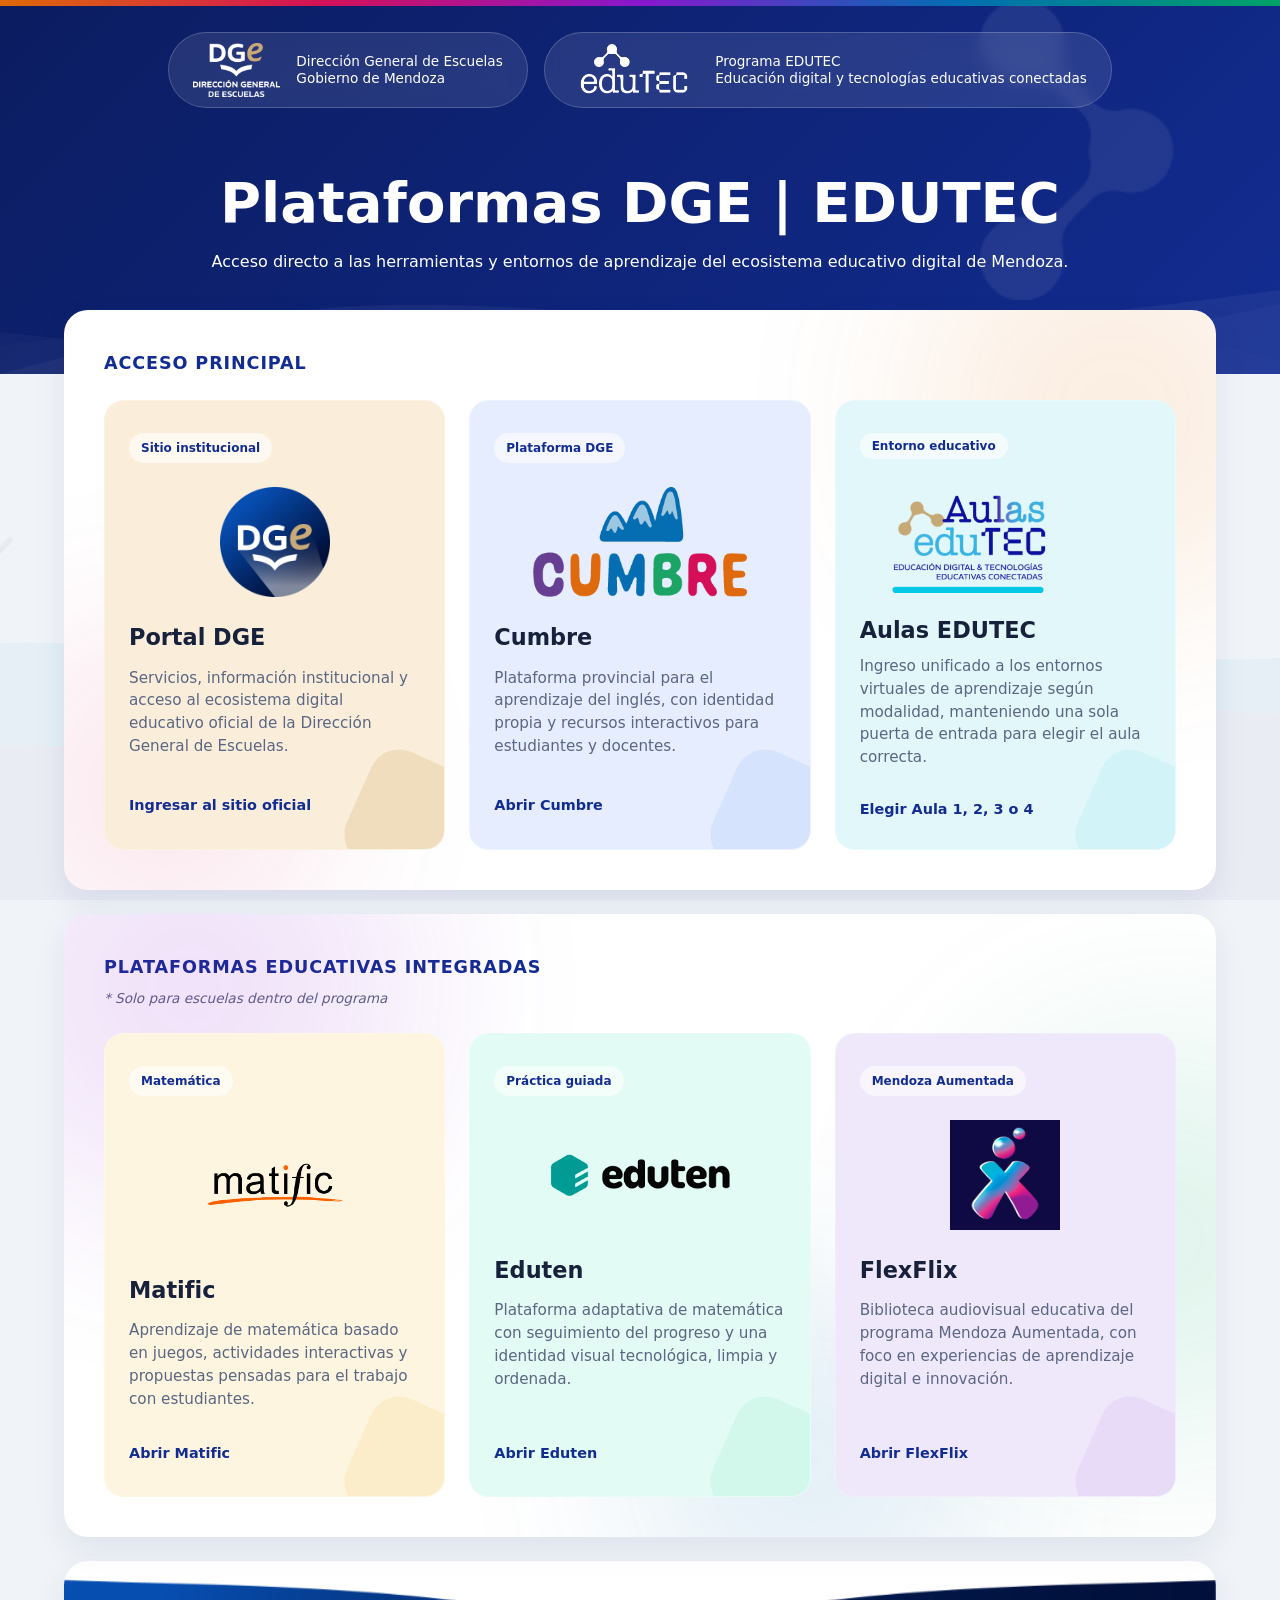
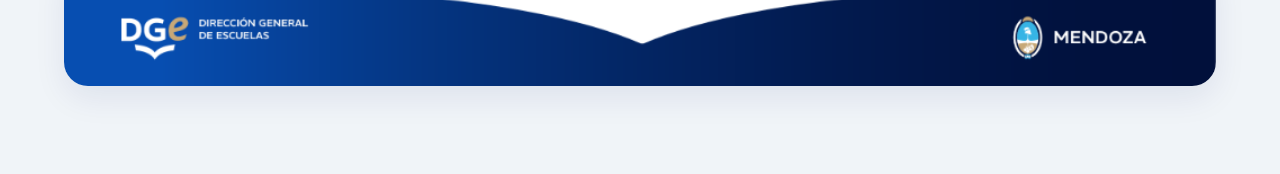
==== commit 02d94ea0: "Agregar aclaratoria en Plataformas Educativas Integradas" ====
--- a/index.html
+++ b/index.html
@@ -102,6 +102,7 @@
             <div class="edutec-node node-blue"></div>
             <div class="edutec-node node-green"></div>
             <h2 class="section-title">PLATAFORMAS EDUCATIVAS INTEGRADAS</h2>
+            <p class="section-note">* Solo para escuelas dentro del programa</p>
             <div class="cards-grid">
 
                 <!-- Matific -->
--- a/css/style.css
+++ b/css/style.css
@@ -420,6 +420,15 @@
     text-transform: uppercase;
     letter-spacing: 0.05em;
     margin-bottom: 24px;
+}
+
+.section-note {
+    font-size: 0.85rem;
+    color: var(--text-secondary);
+    margin-top: -16px;
+    margin-bottom: 24px;
+    font-weight: 500;
+    font-style: italic;
 }
 
 .cards-grid {
